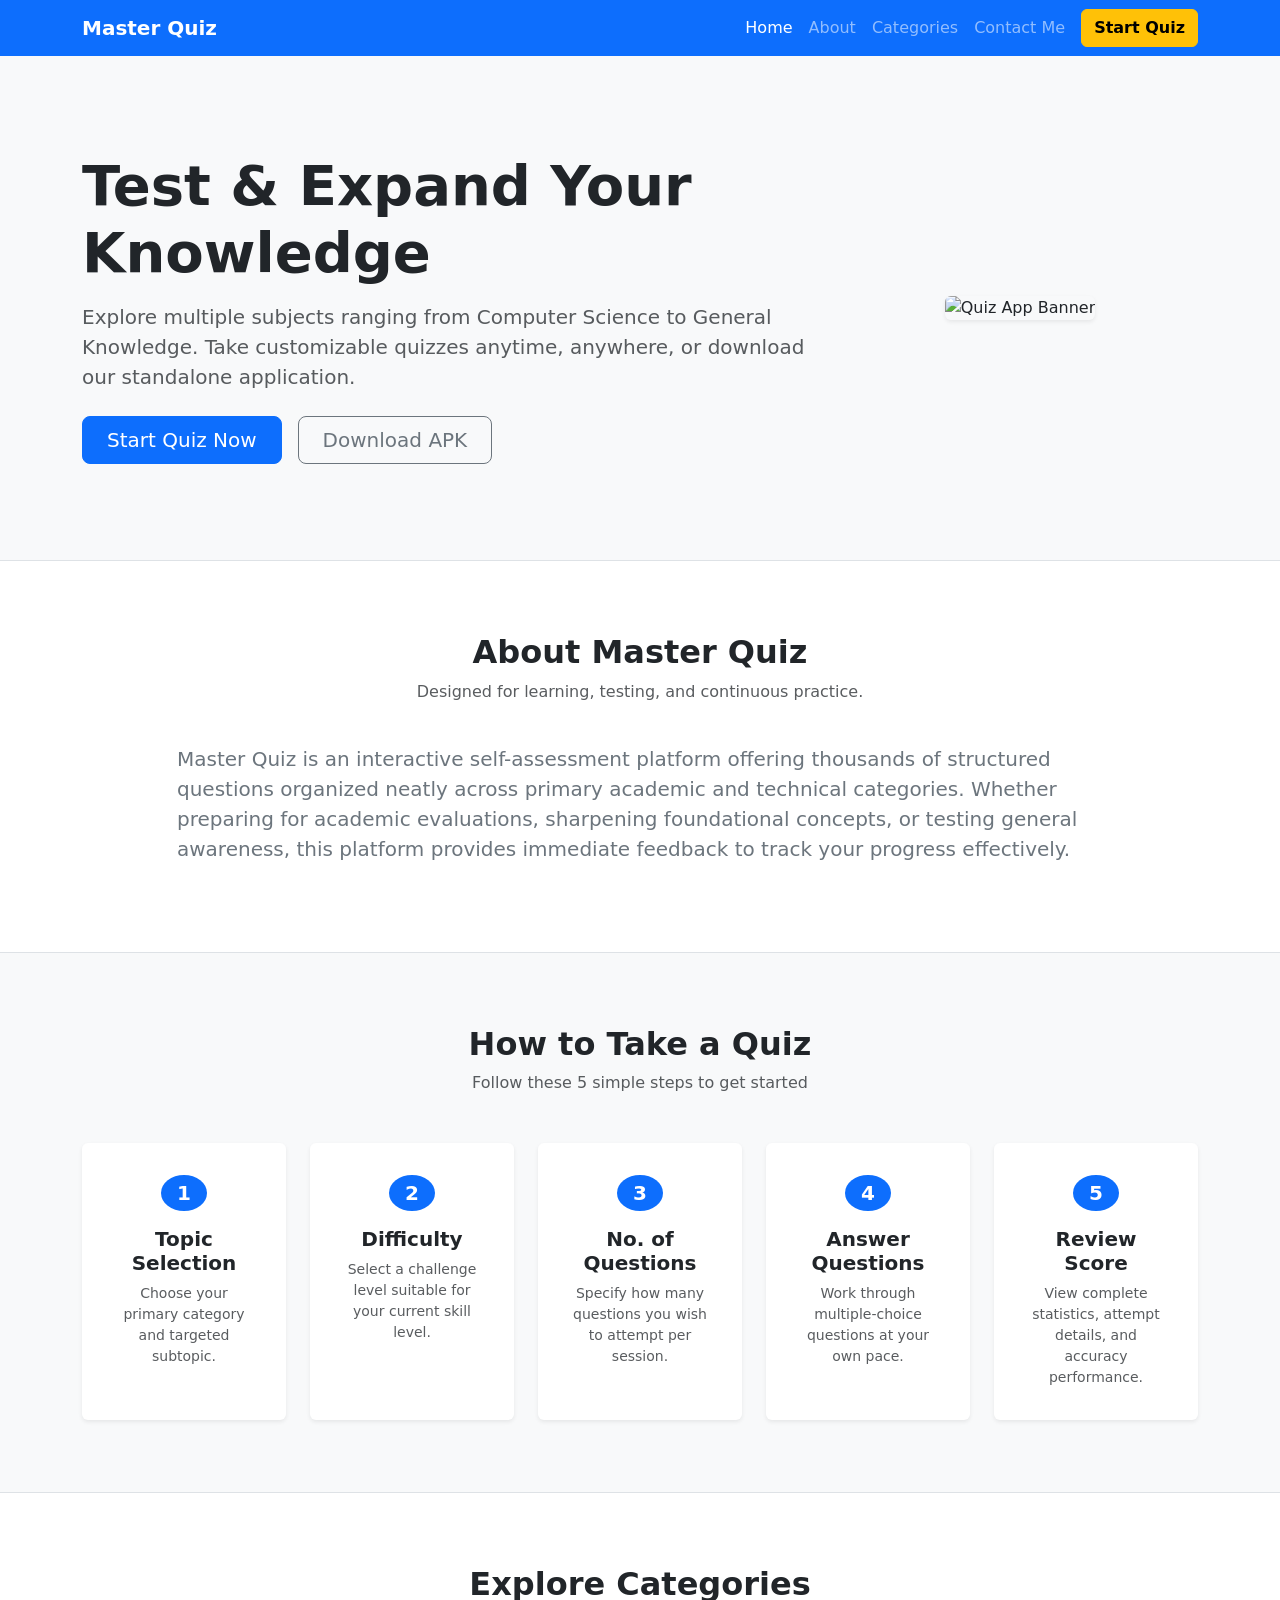
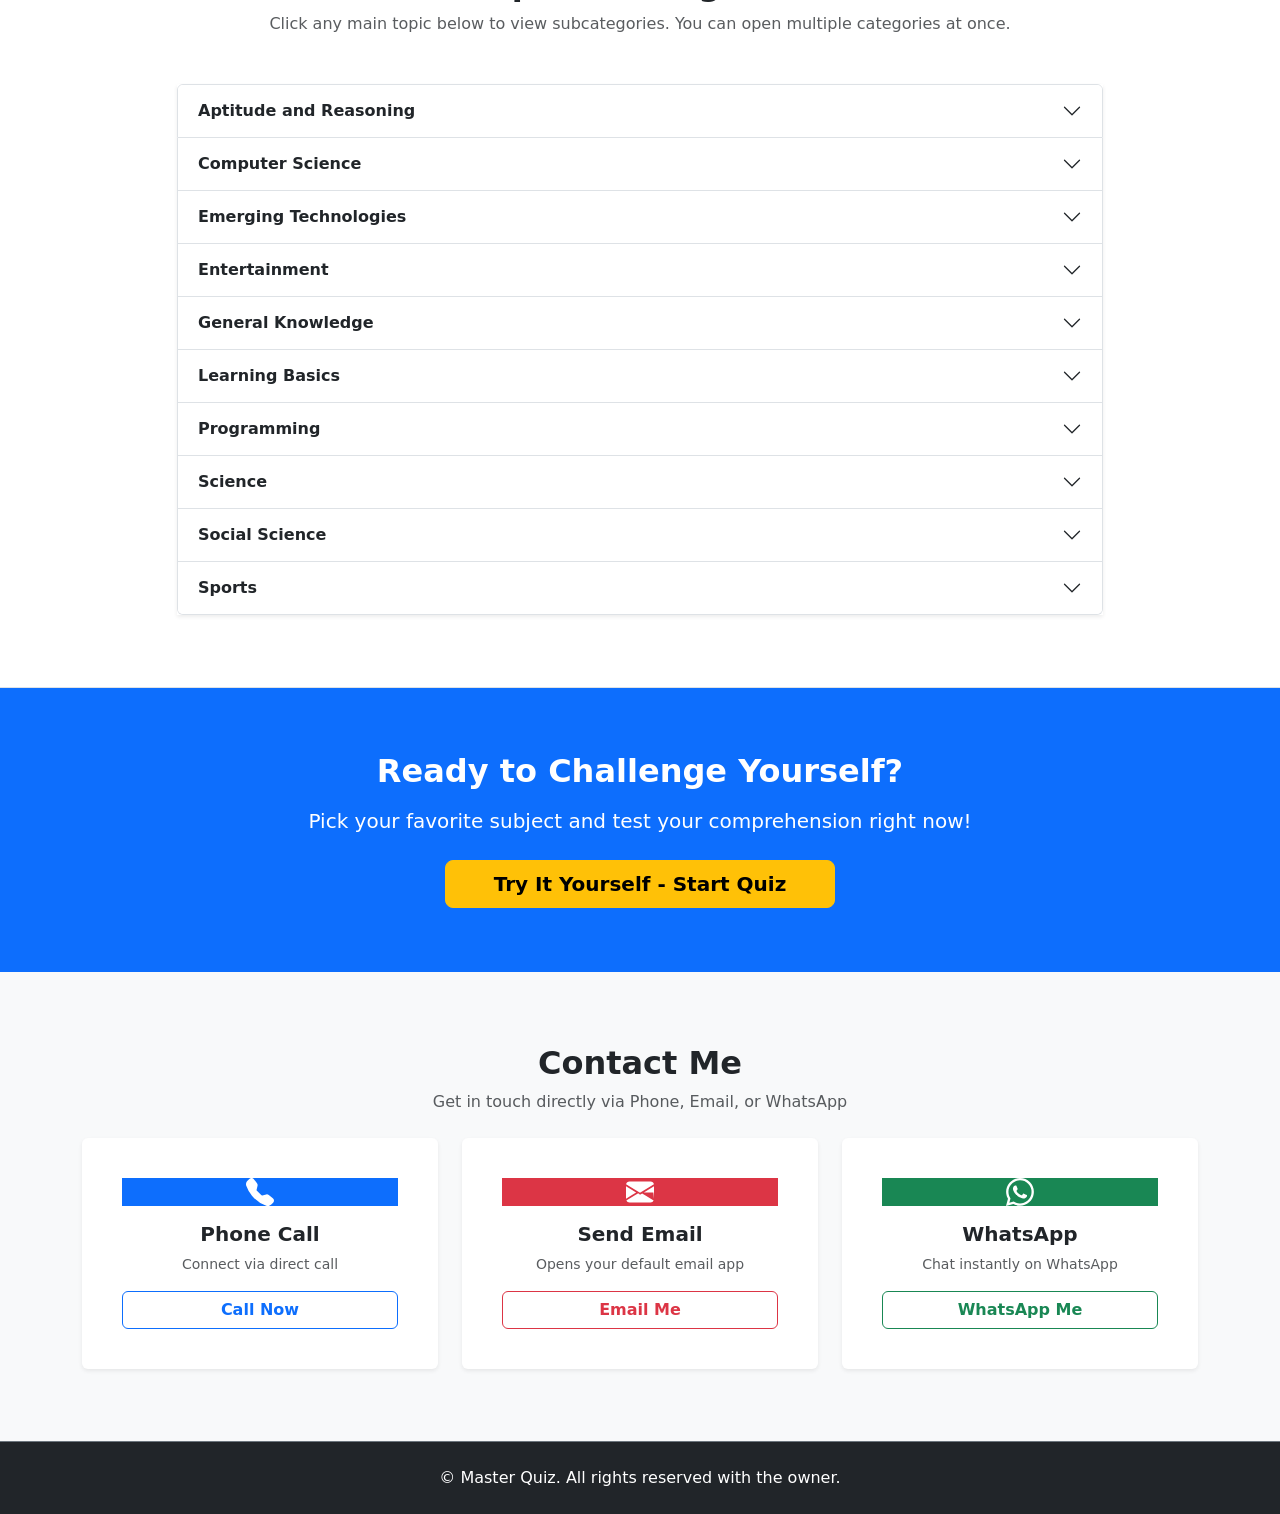
==== index.html @ 2364c708 "Add files via upload" ====
<!DOCTYPE html>
<html lang="en">
<head>
  <meta charset="UTF-8">
  <meta name="viewport" content="width=device-width, initial-scale=1.0">
  <title>Master Quiz App</title>
  <!-- Bootstrap 5 CSS -->
  <link href="https://cdn.jsdelivr.net/npm/bootstrap@5.3.0/dist/css/bootstrap.min.css" rel="stylesheet">
  <!-- Custom Page Style -->
  <link rel="stylesheet" href="css/index.css">
</head>
<body>

  <!-- NAVBAR SECTION -->
  <nav class="navbar navbar-expand-lg navbar-dark bg-primary sticky-top">
    <div class="container">
      <a class="navbar-brand fw-bold" href="#home">Master Quiz</a>
      
      <button class="navbar-toggler" type="button" data-bs-toggle="collapse" data-bs-target="#navbarNav" aria-controls="navbarNav" aria-expanded="false" aria-label="Toggle navigation">
        <span class="navbar-toggler-icon"></span>
      </button>
      
      <div class="collapse navbar-collapse" id="navbarNav">
        <ul class="navbar-nav ms-auto align-items-lg-center">
          <li class="nav-item">
            <a class="nav-link active" href="#home">Home</a>
          </li>
          <li class="nav-item">
            <a class="nav-link" href="#about">About</a>
          </li>
          <li class="nav-item">
            <a class="nav-link" href="#categories">Categories</a>
          </li>
          <li class="nav-item">
            <a class="nav-link" href="#contact">Contact Me</a>
          </li>
          <li class="nav-item ms-lg-2 mt-2 mt-lg-0">
            <a class="btn btn-warning fw-semibold w-100 w-lg-auto" href="setup.html">Start Quiz</a>
          </li>
        </ul>
      </div>
    </div>
  </nav>

  <!-- MAIN BODY CONTENT -->
  <main>
    
    <!-- HOME / HERO SECTION -->
    <section id="home" class="py-5 bg-light border-bottom">
      <div class="container py-md-5 text-center text-lg-start">
        <div class="row align-items-center gy-4">
          <div class="col-lg-8">
            <h1 class="display-4 fw-bold text-dark mb-3">Test & Expand Your Knowledge</h1>
            <p class="lead text-muted mb-4">
              Explore multiple subjects ranging from Computer Science to General Knowledge. Take customizable quizzes anytime, anywhere, or download our standalone application.
            </p>
            <div class="d-flex flex-column flex-sm-row gap-3 justify-content-center justify-content-lg-start">
              <a href="setup.html" class="btn btn-primary btn-lg px-4">Start Quiz Now</a>
              <a href="quiz-app.apk" class="btn btn-outline-secondary btn-lg px-4" download>Download APK</a>
            </div>
          </div>
          <div class="col-lg-4 text-center">
            <img src="https://via.placeholder.com/350x280?text=Quiz+Illustration" alt="Quiz App Banner" class="img-fluid rounded shadow-sm">
          </div>
        </div>
      </div>
    </section>

    <!-- ABOUT SECTION -->
    <section id="about" class="py-5 border-bottom">
      <div class="container py-md-4">
        <div class="row text-center mb-4">
          <div class="col">
            <h2 class="fw-bold">About Master Quiz</h2>
            <p class="text-muted">Designed for learning, testing, and continuous practice.</p>
          </div>
        </div>
        <div class="row justify-content-center">
          <div class="col-lg-10">
            <p class="fs-5 text-secondary text-center text-md-start">
              Master Quiz is an interactive self-assessment platform offering thousands of structured questions organized neatly across primary academic and technical categories. Whether preparing for academic evaluations, sharpening foundational concepts, or testing general awareness, this platform provides immediate feedback to track your progress effectively.
            </p>
          </div>
        </div>
      </div>
    </section>

    <!-- STEPS FOR THE QUIZ SECTION -->
    <section id="steps" class="py-5 bg-light border-bottom">
      <div class="container py-md-4">
        <div class="text-center mb-5">
          <h2 class="fw-bold">How to Take a Quiz</h2>
          <p class="text-muted">Follow these 5 simple steps to get started</p>
        </div>
        <div class="row g-4 text-center">
          
          <div class="col-12 col-sm-6 col-lg">
            <div class="card h-100 shadow-sm border-0 p-3">
              <div class="card-body">
                <div class="badge bg-primary fs-5 mb-3 rounded-circle px-3 py-2">1</div>
                <h5 class="card-title fw-bold">Topic Selection</h5>
                <p class="card-text text-muted small">Choose your primary category and targeted subtopic.</p>
              </div>
            </div>
          </div>

          <div class="col-12 col-sm-6 col-lg">
            <div class="card h-100 shadow-sm border-0 p-3">
              <div class="card-body">
                <div class="badge bg-primary fs-5 mb-3 rounded-circle px-3 py-2">2</div>
                <h5 class="card-title fw-bold">Difficulty</h5>
                <p class="card-text text-muted small">Select a challenge level suitable for your current skill level.</p>
              </div>
            </div>
          </div>

          <div class="col-12 col-sm-6 col-lg">
            <div class="card h-100 shadow-sm border-0 p-3">
              <div class="card-body">
                <div class="badge bg-primary fs-5 mb-3 rounded-circle px-3 py-2">3</div>
                <h5 class="card-title fw-bold">No. of Questions</h5>
                <p class="card-text text-muted small">Specify how many questions you wish to attempt per session.</p>
              </div>
            </div>
          </div>

          <div class="col-12 col-sm-6 col-lg">
            <div class="card h-100 shadow-sm border-0 p-3">
              <div class="card-body">
                <div class="badge bg-primary fs-5 mb-3 rounded-circle px-3 py-2">4</div>
                <h5 class="card-title fw-bold">Answer Questions</h5>
                <p class="card-text text-muted small">Work through multiple-choice questions at your own pace.</p>
              </div>
            </div>
          </div>

          <div class="col-12 col-sm-6 col-lg">
            <div class="card h-100 shadow-sm border-0 p-3">
              <div class="card-body">
                <div class="badge bg-primary fs-5 mb-3 rounded-circle px-3 py-2">5</div>
                <h5 class="card-title fw-bold">Review Score</h5>
                <p class="card-text text-muted small">View complete statistics, attempt details, and accuracy performance.</p>
              </div>
            </div>
          </div>

        </div>
      </div>
    </section>

    <!-- CATEGORY LIST SECTION (MULTI-EXPANDABLE ACCORDION) -->
    <section id="categories" class="py-5 border-bottom">
      <div class="container py-md-4">
        <div class="text-center mb-5">
          <h2 class="fw-bold">Explore Categories</h2>
          <p class="text-muted">Click any main topic below to view subcategories. You can open multiple categories at once.</p>
        </div>

        <div class="row justify-content-center">
          <div class="col-lg-10">
            
            <!-- Accordion parent WITHOUT data-bs-parent to allow independent multi-expansion -->
            <div class="accordion shadow-sm" id="categoryAccordion">

              <!-- Category 1 -->
              <div class="accordion-item">
                <h2 class="accordion-header" id="headingOne">
                  <button class="accordion-button collapsed fw-bold" type="button" data-bs-toggle="collapse" data-bs-target="#collapseOne" aria-expanded="false" aria-controls="collapseOne">
                    Aptitude and Reasoning
                  </button>
                </h2>
                <div id="collapseOne" class="accordion-collapse collapse" aria-labelledby="headingOne">
                  <div class="accordion-body">
                    <ul class="list-group list-group-flush">
                      <li class="list-group-item">Analytical Reasoning</li>
                      <li class="list-group-item">Critical Thinking</li>
                      <li class="list-group-item">Logical Reasoning</li>
                      <li class="list-group-item">Mathematical Reasoning</li>
                      <li class="list-group-item">Quantitative Aptitude</li>
                    </ul>
                  </div>
                </div>
              </div>

              <!-- Category 2 -->
              <div class="accordion-item">
                <h2 class="accordion-header" id="headingTwo">
                  <button class="accordion-button collapsed fw-bold" type="button" data-bs-toggle="collapse" data-bs-target="#collapseTwo" aria-expanded="false" aria-controls="collapseTwo">
                    Computer Science
                  </button>
                </h2>
                <div id="collapseTwo" class="accordion-collapse collapse" aria-labelledby="headingTwo">
                  <div class="accordion-body">
                    <ul class="list-group list-group-flush">
                      <li class="list-group-item">Computer Network</li>
                      <li class="list-group-item">Cyber Security</li>
                      <li class="list-group-item">Database Management System</li>
                      <li class="list-group-item">Operating System</li>
                      <li class="list-group-item">Software Engineering</li>
                    </ul>
                  </div>
                </div>
              </div>

              <!-- Category 3 -->
              <div class="accordion-item">
                <h2 class="accordion-header" id="headingThree">
                  <button class="accordion-button collapsed fw-bold" type="button" data-bs-toggle="collapse" data-bs-target="#collapseThree" aria-expanded="false" aria-controls="collapseThree">
                    Emerging Technologies
                  </button>
                </h2>
                <div id="collapseThree" class="accordion-collapse collapse" aria-labelledby="headingThree">
                  <div class="accordion-body">
                    <ul class="list-group list-group-flush">
                      <li class="list-group-item">Artificial Intelligence</li>
                      <li class="list-group-item">Blockchain</li>
                      <li class="list-group-item">Cloud Computing</li>
                      <li class="list-group-item">Internet of Things</li>
                      <li class="list-group-item">Machine Learning</li>
                    </ul>
                  </div>
                </div>
              </div>

              <!-- Category 4 -->
              <div class="accordion-item">
                <h2 class="accordion-header" id="headingFour">
                  <button class="accordion-button collapsed fw-bold" type="button" data-bs-toggle="collapse" data-bs-target="#collapseFour" aria-expanded="false" aria-controls="collapseFour">
                    Entertainment
                  </button>
                </h2>
                <div id="collapseFour" class="accordion-collapse collapse" aria-labelledby="headingFour">
                  <div class="accordion-body">
                    <ul class="list-group list-group-flush">
                      <li class="list-group-item">Bollywood</li>
                      <li class="list-group-item">Fictional Characters</li>
                      <li class="list-group-item">Hollywood</li>
                      <li class="list-group-item">Marvel</li>
                      <li class="list-group-item">Music</li>
                    </ul>
                  </div>
                </div>
              </div>

              <!-- Category 5 -->
              <div class="accordion-item">
                <h2 class="accordion-header" id="headingFive">
                  <button class="accordion-button collapsed fw-bold" type="button" data-bs-toggle="collapse" data-bs-target="#collapseFive" aria-expanded="false" aria-controls="collapseFive">
                    General Knowledge
                  </button>
                </h2>
                <div id="collapseFive" class="accordion-collapse collapse" aria-labelledby="headingFive">
                  <div class="accordion-body">
                    <ul class="list-group list-group-flush">
                      <li class="list-group-item">Awards</li>
                      <li class="list-group-item">Books</li>
                      <li class="list-group-item">Capitals</li>
                      <li class="list-group-item">Indian Constitution</li>
                      <li class="list-group-item">World Records</li>
                    </ul>
                  </div>
                </div>
              </div>

              <!-- Category 6 -->
              <div class="accordion-item">
                <h2 class="accordion-header" id="headingSix">
                  <button class="accordion-button collapsed fw-bold" type="button" data-bs-toggle="collapse" data-bs-target="#collapseSix" aria-expanded="false" aria-controls="collapseSix">
                    Learning Basics
                  </button>
                </h2>
                <div id="collapseSix" class="accordion-collapse collapse" aria-labelledby="headingSix">
                  <div class="accordion-body">
                    <ul class="list-group list-group-flush">
                      <li class="list-group-item">Basic Maths</li>
                      <li class="list-group-item">Basic Science</li>
                      <li class="list-group-item">Computer Basics</li>
                      <li class="list-group-item">General Knowledge Basics</li>
                      <li class="list-group-item">Grammar</li>
                    </ul>
                  </div>
                </div>
              </div>

              <!-- Category 7 -->
              <div class="accordion-item">
                <h2 class="accordion-header" id="headingSeven">
                  <button class="accordion-button collapsed fw-bold" type="button" data-bs-toggle="collapse" data-bs-target="#collapseSeven" aria-expanded="false" aria-controls="collapseSeven">
                    Programming
                  </button>
                </h2>
                <div id="collapseSeven" class="accordion-collapse collapse" aria-labelledby="headingSeven">
                  <div class="accordion-body">
                    <ul class="list-group list-group-flush">
                      <li class="list-group-item">C & Java</li>
                      <li class="list-group-item">Dev Tools</li>
                      <li class="list-group-item">Programming Concepts</li>
                      <li class="list-group-item">Python & JavaScript</li>
                      <li class="list-group-item">Web Development</li>
                    </ul>
                  </div>
                </div>
              </div>

              <!-- Category 8 -->
              <div class="accordion-item">
                <h2 class="accordion-header" id="headingEight">
                  <button class="accordion-button collapsed fw-bold" type="button" data-bs-toggle="collapse" data-bs-target="#collapseEight" aria-expanded="false" aria-controls="collapseEight">
                    Science
                  </button>
                </h2>
                <div id="collapseEight" class="accordion-collapse collapse" aria-labelledby="headingEight">
                  <div class="accordion-body">
                    <ul class="list-group list-group-flush">
                      <li class="list-group-item">Astronomy</li>
                      <li class="list-group-item">Biology</li>
                      <li class="list-group-item">Chemistry</li>
                      <li class="list-group-item">Physics</li>
                      <li class="list-group-item">Scientists & Inventors</li>
                    </ul>
                  </div>
                </div>
              </div>

              <!-- Category 9 -->
              <div class="accordion-item">
                <h2 class="accordion-header" id="headingNine">
                  <button class="accordion-button collapsed fw-bold" type="button" data-bs-toggle="collapse" data-bs-target="#collapseNine" aria-expanded="false" aria-controls="collapseNine">
                    Social Science
                  </button>
                </h2>
                <div id="collapseNine" class="accordion-collapse collapse" aria-labelledby="headingNine">
                  <div class="accordion-body">
                    <ul class="list-group list-group-flush">
                      <li class="list-group-item">Culture</li>
                      <li class="list-group-item">Environment</li>
                      <li class="list-group-item">Geography</li>
                      <li class="list-group-item">History</li>
                      <li class="list-group-item">Politics</li>
                    </ul>
                  </div>
                </div>
              </div>

              <!-- Category 10 -->
              <div class="accordion-item">
                <h2 class="accordion-header" id="headingTen">
                  <button class="accordion-button collapsed fw-bold" type="button" data-bs-toggle="collapse" data-bs-target="#collapseTen" aria-expanded="false" aria-controls="collapseTen">
                    Sports
                  </button>
                </h2>
                <div id="collapseTen" class="accordion-collapse collapse" aria-labelledby="headingTen">
                  <div class="accordion-body">
                    <ul class="list-group list-group-flush">
                      <li class="list-group-item">All Sports</li>
                      <li class="list-group-item">Cricket</li>
                      <li class="list-group-item">Football</li>
                      <li class="list-group-item">ICC Tournaments</li>
                      <li class="list-group-item">Olympics</li>
                    </ul>
                  </div>
                </div>
              </div>

            </div>
          </div>
        </div>
      </div>
    </section>

    <!-- CALL TO ACTION SECTION (TRY IT YOURSELF) -->
    <section class="py-5 bg-primary text-white text-center">
      <div class="container py-md-3">
        <h2 class="fw-bold mb-3">Ready to Challenge Yourself?</h2>
        <p class="lead mb-4 opacity-90">Pick your favorite subject and test your comprehension right now!</p>
        <a href="setup.html" class="btn btn-warning btn-lg px-5 fw-bold">Try It Yourself - Start Quiz</a>
      </div>
    </section>

    <!-- CONTACT ME SECTION -->
    <section id="contact" class="py-5 bg-light">
      <div class="container py-md-4">
        <div class="text-center mb-4">
          <h2 class="fw-bold">Contact Me</h2>
          <p class="text-muted">Get in touch directly via Phone, Email, or WhatsApp</p>
        </div>
        <div class="row justify-content-center g-4">
          
          <!-- Direct Phone Call Card -->
          <div class="col-12 col-md-4">
            <div class="card h-100 shadow-sm border-0 text-center p-4 contact-card">
              <div class="card-body">
                <div class="icon-circle bg-primary text-white mx-auto mb-3">
                  <svg xmlns="http://www.w3.org/2000/svg" width="28" height="28" fill="currentColor" class="bi bi-telephone-fill" viewBox="0 0 16 16">
                    <path fill-rule="evenodd" d="M1.885.511a1.745 1.745 0 0 1 2.61.163L6.29 2.98c.329.423.445.974.315 1.494l-.547 2.19a.678.678 0 0 0 .178.643l2.457 2.457a.678.678 0 0 0 .644.178l2.189-.547a1.745 1.745 0 0 1 1.494.315l2.306 1.794c.829.645.905 1.87.163 2.611l-1.034 1.034c-.74.74-1.846 1.065-2.877.702a18.634 18.634 0 0 1-7.01-4.42 18.634 18.634 0 0 1-4.42-7.009c-.362-1.03-.037-2.137.703-2.877L1.885.511z"/>
                  </svg>
                </div>
                <h5 class="fw-bold">Phone Call</h5>
                <p class="text-muted small">Connect via direct call</p>
                <!-- Replace 1234567890 with your actual phone number with country code -->
                <a href="tel:+918127090047" class="btn btn-outline-primary w-100 fw-semibold">Call Now</a>
              </div>
            </div>
          </div>

          <!-- Email / Gmail Card -->
          <div class="col-12 col-md-4">
            <div class="card h-100 shadow-sm border-0 text-center p-4 contact-card">
              <div class="card-body">
                <div class="icon-circle bg-danger text-white mx-auto mb-3">
                  <svg xmlns="http://www.w3.org/2000/svg" width="28" height="28" fill="currentColor" class="bi bi-envelope-fill" viewBox="0 0 16 16">
                    <path d="M.05 3.555A2 2 0 0 1 2 2h12a2 2 0 0 1 1.95 1.555L8 8.414.05 3.555ZM0 4.697v7.104l5.803-3.558L0 4.697ZM6.761 8.83l-6.57 4.027A2 2 0 0 0 2 14h12a2 2 0 0 0 1.808-1.144l-6.57-4.027L8 9.586l-.761-.756Zm8.861-.577L16 11.801V4.697l-5.803 3.556Z"/>
                  </svg>
                </div>
                <h5 class="fw-bold">Send Email</h5>
                <p class="text-muted small">Opens your default email app</p>
                <!-- Replace your-email@example.com with your actual email address -->
                <a href="mailto:sachinkori9324@gmail.com?subject=Master%20Quiz%20Inquiry" class="btn btn-outline-danger w-100 fw-semibold">Email Me</a>
              </div>
            </div>
          </div>

          <!-- WhatsApp Direct Card -->
          <div class="col-12 col-md-4">
            <div class="card h-100 shadow-sm border-0 text-center p-4 contact-card">
              <div class="card-body">
                <div class="icon-circle bg-success text-white mx-auto mb-3">
                  <svg xmlns="http://www.w3.org/2000/svg" width="28" height="28" fill="currentColor" class="bi bi-whatsapp" viewBox="0 0 16 16">
                    <path d="M13.601 2.326A7.854 7.854 0 0 0 7.994 0C3.627 0 .068 3.558.064 7.926c0 1.399.366 2.76 1.057 3.965L0 16l4.204-1.102a7.933 7.933 0 0 0 3.79.965h.004c4.368 0 7.926-3.558 7.93-7.93A7.898 7.898 0 0 0 13.6 2.326zM7.994 14.521a6.573 6.573 0 0 1-3.356-.92l-.24-.144-2.494.654.666-2.433-.156-.251a6.56 6.56 0 0 1-1.007-3.505c0-3.626 2.957-6.584 6.591-6.584a6.56 6.56 0 0 1 4.66 1.931 6.557 6.557 0 0 1 1.928 4.66c-.004 3.639-2.961 6.592-6.592 6.592zm3.615-4.934c-.197-.099-1.17-.578-1.353-.646-.182-.065-.315-.099-.445.099-.133.197-.513.646-.627.775-.114.133-.232.148-.43.05-.197-.1-.836-.308-1.592-.985-.59-.525-.985-1.175-1.103-1.372-.114-.198-.011-.304.088-.403.087-.088.197-.232.296-.346.1-.114.133-.198.198-.33.065-.134.034-.248-.015-.347-.05-.099-.445-1.076-.612-1.47-.16-.389-.323-.335-.445-.34-.114-.007-.247-.007-.38-.007a.729.729 0 0 0-.529.247c-.182.198-.691.677-.691 1.654 0 .977.71 1.916.81 2.049.098.133 1.394 2.132 3.383 2.992.47.205.84.326 1.129.418.475.152.904.129 1.246.08.38-.058 1.17-.478 1.338-.94.168-.463.168-.86.117-.941-.05-.079-.181-.13-.379-.229z"/>
                  </svg>
                </div>
                <h5 class="fw-bold">WhatsApp</h5>
                <p class="text-muted small">Chat instantly on WhatsApp</p>
                <!-- Replace 1234567890 with your full phone number in international format (without + or dashes) -->
                <a href="https://wa.me/+918127090047?text=Hello%20I%20have%20a%20query%20regarding%20Master%20Quiz" target="_blank" class="btn btn-outline-success w-100 fw-semibold">WhatsApp Me</a>
              </div>
            </div>
          </div>

        </div>
      </div>
    </section>

  <!-- FOOTER SECTION -->
  <footer class="bg-dark text-white py-4 border-top border-secondary">
    <div class="container text-center">
      <p class="mb-0">&copy; <span id="currentYear"></span> Master Quiz. All rights reserved with the owner.</p>
    </div>
  </footer>

  <!-- Bootstrap 5 JS Bundle -->
  <script src="https://cdn.jsdelivr.net/npm/bootstrap@5.3.0/dist/js/bootstrap.bundle.min.js"></script>
  <!-- Page Custom JS -->
  <script src="js/index.js"></script>
</body>
</html>
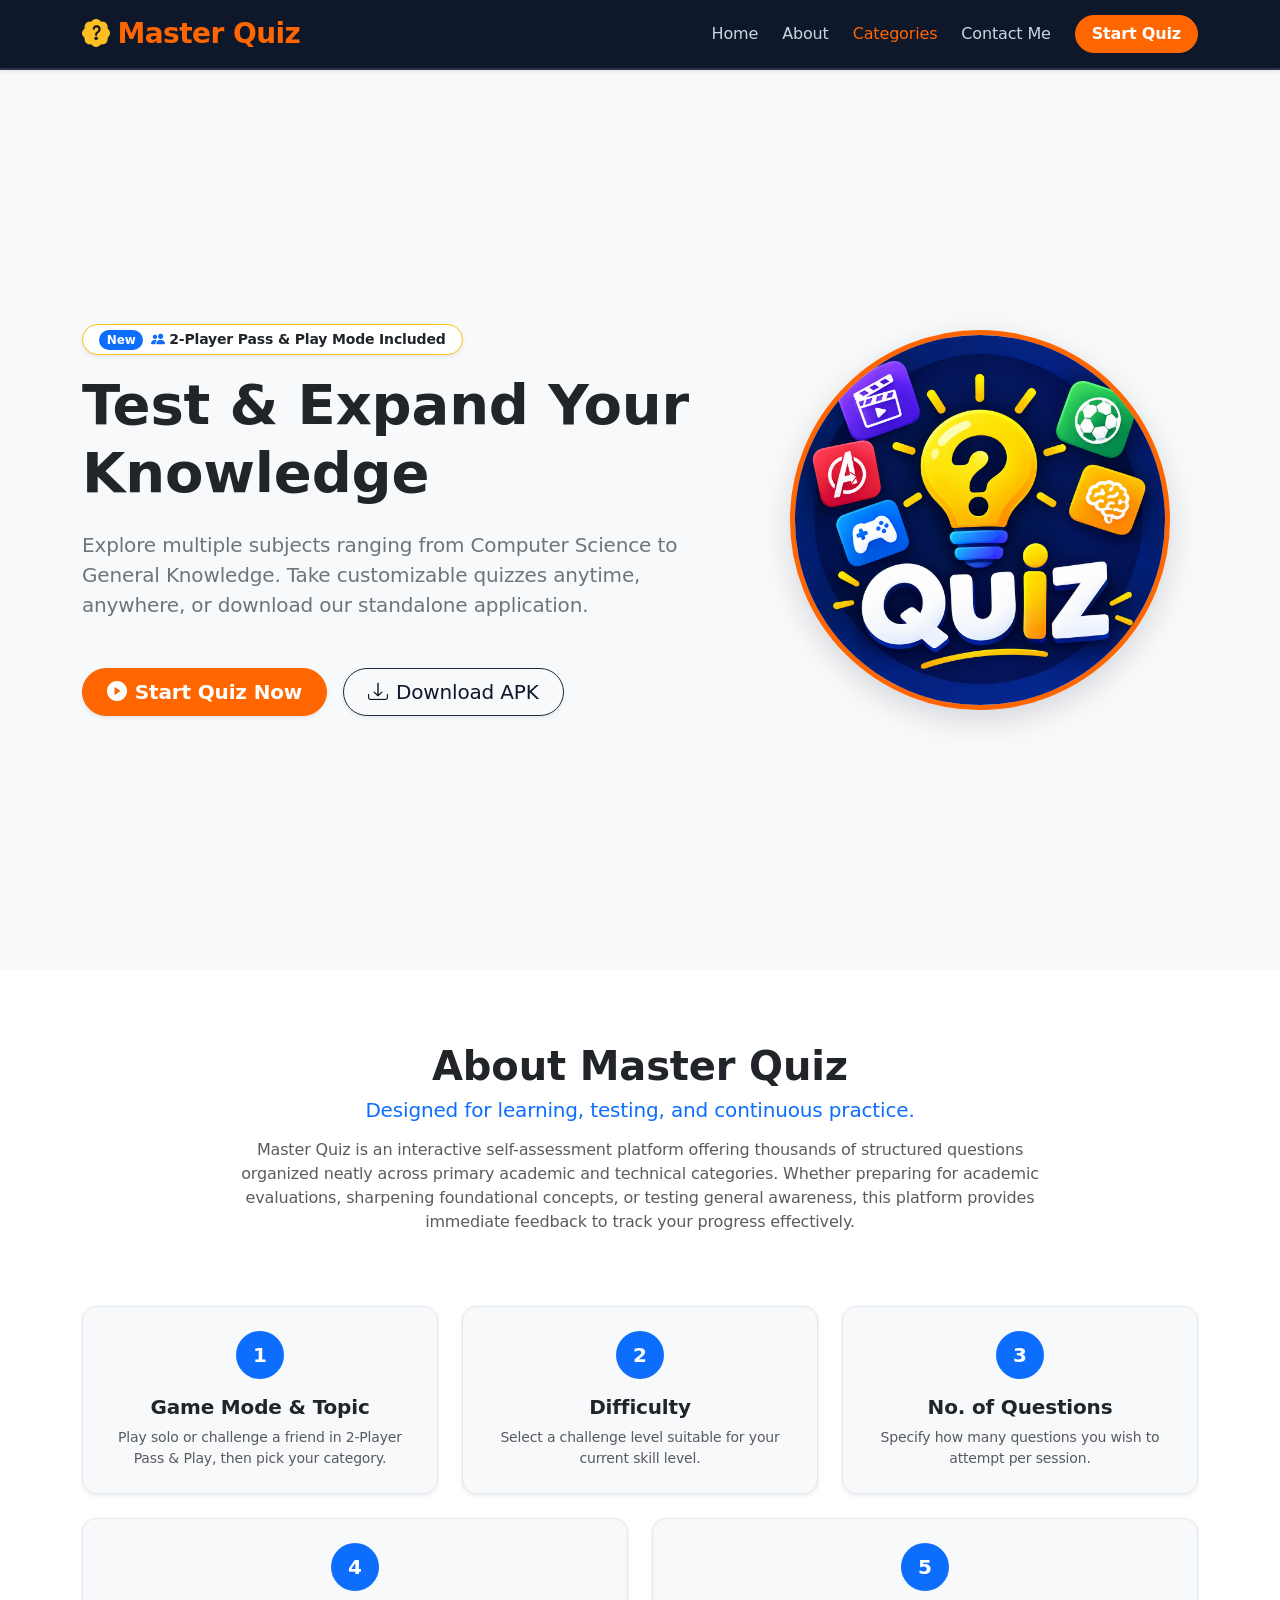
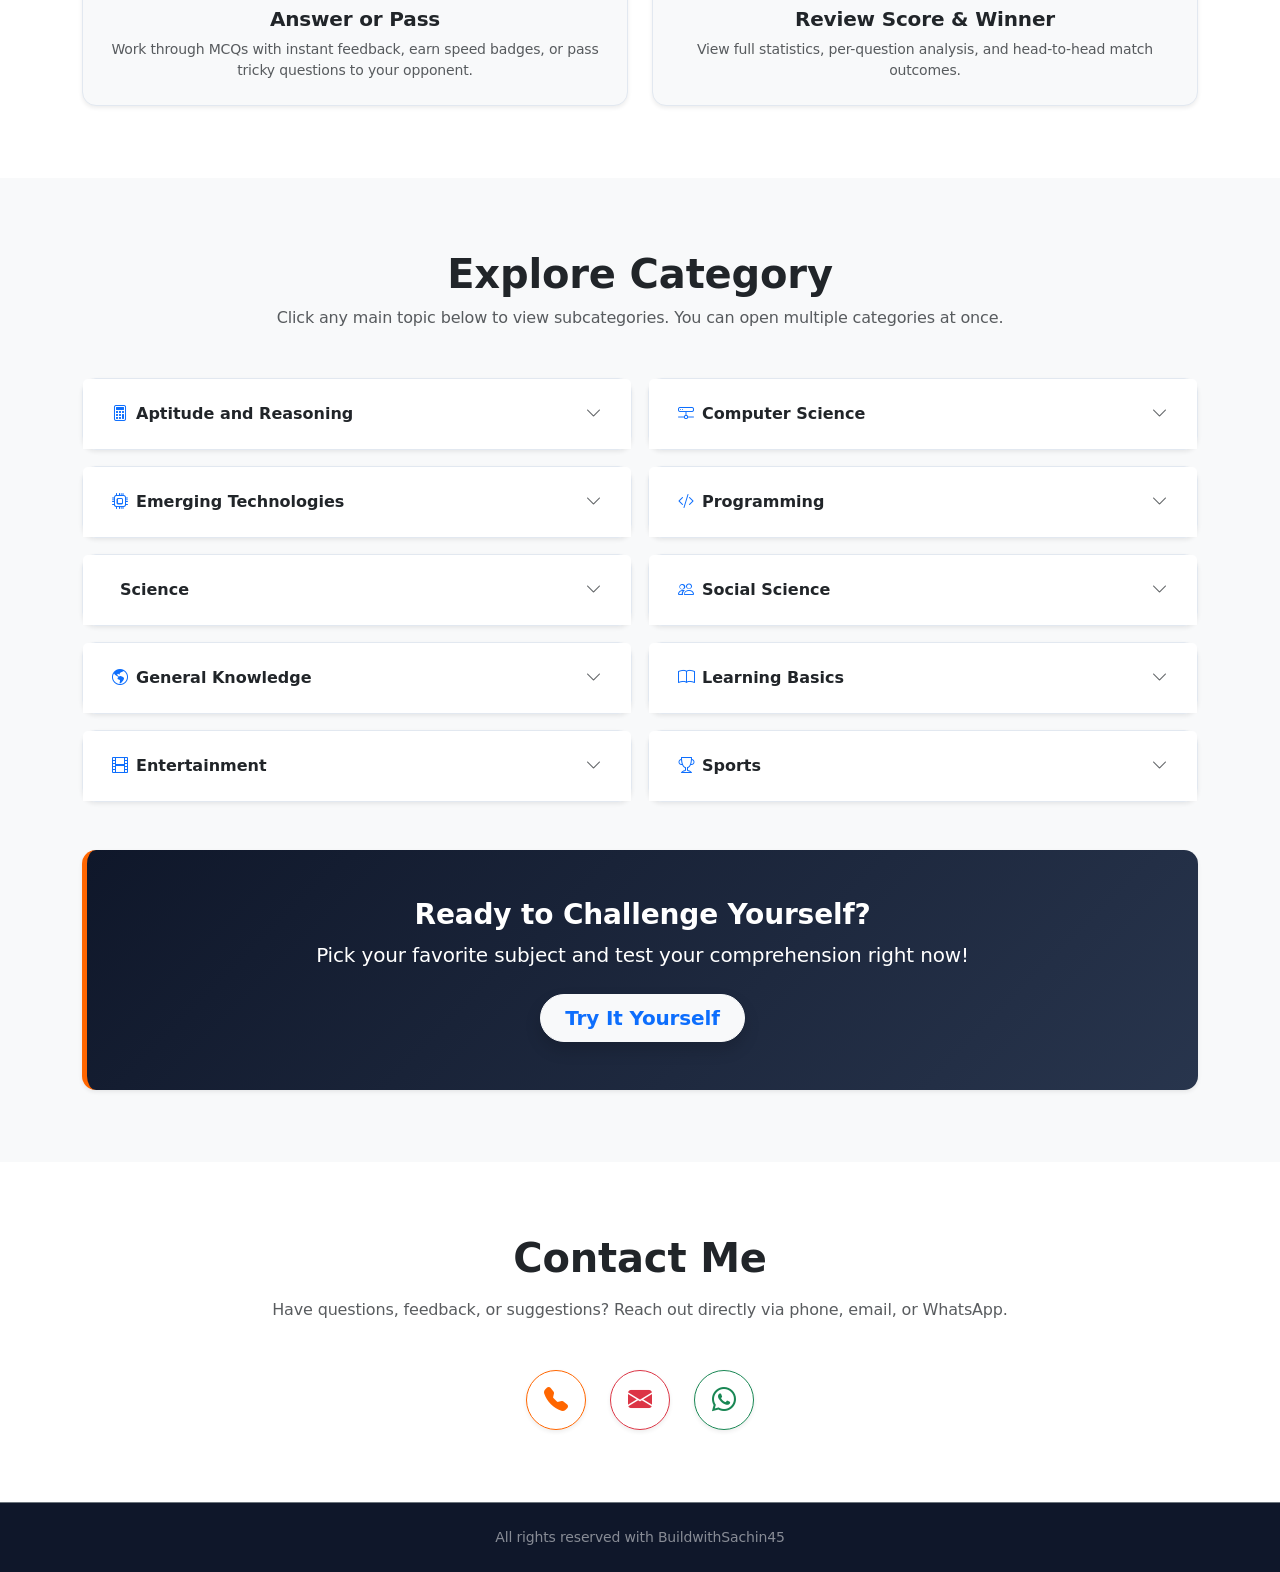
==== commit 569b5d72: "Initial commit" ====
--- a/index.html
+++ b/index.html
@@ -1,456 +1,441 @@
-<!DOCTYPE html>
-<html lang="en">
-<head>
-  <meta charset="UTF-8">
-  <meta name="viewport" content="width=device-width, initial-scale=1.0">
-  <title>Master Quiz App</title>
-  <!-- Bootstrap 5 CSS -->
-  <link href="https://cdn.jsdelivr.net/npm/bootstrap@5.3.0/dist/css/bootstrap.min.css" rel="stylesheet">
-  <!-- Custom Page Style -->
-  <link rel="stylesheet" href="css/index.css">
-</head>
-<body>
-
-  <!-- NAVBAR SECTION -->
-  <nav class="navbar navbar-expand-lg navbar-dark bg-primary sticky-top">
-    <div class="container">
-      <a class="navbar-brand fw-bold" href="#home">Master Quiz</a>
-      
-      <button class="navbar-toggler" type="button" data-bs-toggle="collapse" data-bs-target="#navbarNav" aria-controls="navbarNav" aria-expanded="false" aria-label="Toggle navigation">
-        <span class="navbar-toggler-icon"></span>
-      </button>
-      
-      <div class="collapse navbar-collapse" id="navbarNav">
-        <ul class="navbar-nav ms-auto align-items-lg-center">
-          <li class="nav-item">
-            <a class="nav-link active" href="#home">Home</a>
-          </li>
-          <li class="nav-item">
-            <a class="nav-link" href="#about">About</a>
-          </li>
-          <li class="nav-item">
-            <a class="nav-link" href="#categories">Categories</a>
-          </li>
-          <li class="nav-item">
-            <a class="nav-link" href="#contact">Contact Me</a>
-          </li>
-          <li class="nav-item ms-lg-2 mt-2 mt-lg-0">
-            <a class="btn btn-warning fw-semibold w-100 w-lg-auto" href="setup.html">Start Quiz</a>
-          </li>
-        </ul>
-      </div>
-    </div>
-  </nav>
-
-  <!-- MAIN BODY CONTENT -->
-  <main>
-    
-    <!-- HOME / HERO SECTION -->
-    <section id="home" class="py-5 bg-light border-bottom">
-      <div class="container py-md-5 text-center text-lg-start">
-        <div class="row align-items-center gy-4">
-          <div class="col-lg-8">
-            <h1 class="display-4 fw-bold text-dark mb-3">Test & Expand Your Knowledge</h1>
-            <p class="lead text-muted mb-4">
-              Explore multiple subjects ranging from Computer Science to General Knowledge. Take customizable quizzes anytime, anywhere, or download our standalone application.
-            </p>
-            <div class="d-flex flex-column flex-sm-row gap-3 justify-content-center justify-content-lg-start">
-              <a href="setup.html" class="btn btn-primary btn-lg px-4">Start Quiz Now</a>
-              <a href="quiz-app.apk" class="btn btn-outline-secondary btn-lg px-4" download>Download APK</a>
-            </div>
-          </div>
-          <div class="col-lg-4 text-center">
-            <img src="https://via.placeholder.com/350x280?text=Quiz+Illustration" alt="Quiz App Banner" class="img-fluid rounded shadow-sm">
-          </div>
-        </div>
-      </div>
-    </section>
-
-    <!-- ABOUT SECTION -->
-    <section id="about" class="py-5 border-bottom">
-      <div class="container py-md-4">
-        <div class="row text-center mb-4">
-          <div class="col">
-            <h2 class="fw-bold">About Master Quiz</h2>
-            <p class="text-muted">Designed for learning, testing, and continuous practice.</p>
-          </div>
-        </div>
-        <div class="row justify-content-center">
-          <div class="col-lg-10">
-            <p class="fs-5 text-secondary text-center text-md-start">
-              Master Quiz is an interactive self-assessment platform offering thousands of structured questions organized neatly across primary academic and technical categories. Whether preparing for academic evaluations, sharpening foundational concepts, or testing general awareness, this platform provides immediate feedback to track your progress effectively.
-            </p>
-          </div>
-        </div>
-      </div>
-    </section>
-
-    <!-- STEPS FOR THE QUIZ SECTION -->
-    <section id="steps" class="py-5 bg-light border-bottom">
-      <div class="container py-md-4">
-        <div class="text-center mb-5">
-          <h2 class="fw-bold">How to Take a Quiz</h2>
-          <p class="text-muted">Follow these 5 simple steps to get started</p>
-        </div>
-        <div class="row g-4 text-center">
-          
-          <div class="col-12 col-sm-6 col-lg">
-            <div class="card h-100 shadow-sm border-0 p-3">
-              <div class="card-body">
-                <div class="badge bg-primary fs-5 mb-3 rounded-circle px-3 py-2">1</div>
-                <h5 class="card-title fw-bold">Topic Selection</h5>
-                <p class="card-text text-muted small">Choose your primary category and targeted subtopic.</p>
-              </div>
-            </div>
-          </div>
-
-          <div class="col-12 col-sm-6 col-lg">
-            <div class="card h-100 shadow-sm border-0 p-3">
-              <div class="card-body">
-                <div class="badge bg-primary fs-5 mb-3 rounded-circle px-3 py-2">2</div>
-                <h5 class="card-title fw-bold">Difficulty</h5>
-                <p class="card-text text-muted small">Select a challenge level suitable for your current skill level.</p>
-              </div>
-            </div>
-          </div>
-
-          <div class="col-12 col-sm-6 col-lg">
-            <div class="card h-100 shadow-sm border-0 p-3">
-              <div class="card-body">
-                <div class="badge bg-primary fs-5 mb-3 rounded-circle px-3 py-2">3</div>
-                <h5 class="card-title fw-bold">No. of Questions</h5>
-                <p class="card-text text-muted small">Specify how many questions you wish to attempt per session.</p>
-              </div>
-            </div>
-          </div>
-
-          <div class="col-12 col-sm-6 col-lg">
-            <div class="card h-100 shadow-sm border-0 p-3">
-              <div class="card-body">
-                <div class="badge bg-primary fs-5 mb-3 rounded-circle px-3 py-2">4</div>
-                <h5 class="card-title fw-bold">Answer Questions</h5>
-                <p class="card-text text-muted small">Work through multiple-choice questions at your own pace.</p>
-              </div>
-            </div>
-          </div>
-
-          <div class="col-12 col-sm-6 col-lg">
-            <div class="card h-100 shadow-sm border-0 p-3">
-              <div class="card-body">
-                <div class="badge bg-primary fs-5 mb-3 rounded-circle px-3 py-2">5</div>
-                <h5 class="card-title fw-bold">Review Score</h5>
-                <p class="card-text text-muted small">View complete statistics, attempt details, and accuracy performance.</p>
-              </div>
-            </div>
-          </div>
-
-        </div>
-      </div>
-    </section>
-
-    <!-- CATEGORY LIST SECTION (MULTI-EXPANDABLE ACCORDION) -->
-    <section id="categories" class="py-5 border-bottom">
-      <div class="container py-md-4">
-        <div class="text-center mb-5">
-          <h2 class="fw-bold">Explore Categories</h2>
-          <p class="text-muted">Click any main topic below to view subcategories. You can open multiple categories at once.</p>
-        </div>
-
-        <div class="row justify-content-center">
-          <div class="col-lg-10">
-            
-            <!-- Accordion parent WITHOUT data-bs-parent to allow independent multi-expansion -->
-            <div class="accordion shadow-sm" id="categoryAccordion">
-
-              <!-- Category 1 -->
-              <div class="accordion-item">
-                <h2 class="accordion-header" id="headingOne">
-                  <button class="accordion-button collapsed fw-bold" type="button" data-bs-toggle="collapse" data-bs-target="#collapseOne" aria-expanded="false" aria-controls="collapseOne">
-                    Aptitude and Reasoning
-                  </button>
-                </h2>
-                <div id="collapseOne" class="accordion-collapse collapse" aria-labelledby="headingOne">
-                  <div class="accordion-body">
-                    <ul class="list-group list-group-flush">
-                      <li class="list-group-item">Analytical Reasoning</li>
-                      <li class="list-group-item">Critical Thinking</li>
-                      <li class="list-group-item">Logical Reasoning</li>
-                      <li class="list-group-item">Mathematical Reasoning</li>
-                      <li class="list-group-item">Quantitative Aptitude</li>
-                    </ul>
-                  </div>
-                </div>
-              </div>
-
-              <!-- Category 2 -->
-              <div class="accordion-item">
-                <h2 class="accordion-header" id="headingTwo">
-                  <button class="accordion-button collapsed fw-bold" type="button" data-bs-toggle="collapse" data-bs-target="#collapseTwo" aria-expanded="false" aria-controls="collapseTwo">
-                    Computer Science
-                  </button>
-                </h2>
-                <div id="collapseTwo" class="accordion-collapse collapse" aria-labelledby="headingTwo">
-                  <div class="accordion-body">
-                    <ul class="list-group list-group-flush">
-                      <li class="list-group-item">Computer Network</li>
-                      <li class="list-group-item">Cyber Security</li>
-                      <li class="list-group-item">Database Management System</li>
-                      <li class="list-group-item">Operating System</li>
-                      <li class="list-group-item">Software Engineering</li>
-                    </ul>
-                  </div>
-                </div>
-              </div>
-
-              <!-- Category 3 -->
-              <div class="accordion-item">
-                <h2 class="accordion-header" id="headingThree">
-                  <button class="accordion-button collapsed fw-bold" type="button" data-bs-toggle="collapse" data-bs-target="#collapseThree" aria-expanded="false" aria-controls="collapseThree">
-                    Emerging Technologies
-                  </button>
-                </h2>
-                <div id="collapseThree" class="accordion-collapse collapse" aria-labelledby="headingThree">
-                  <div class="accordion-body">
-                    <ul class="list-group list-group-flush">
-                      <li class="list-group-item">Artificial Intelligence</li>
-                      <li class="list-group-item">Blockchain</li>
-                      <li class="list-group-item">Cloud Computing</li>
-                      <li class="list-group-item">Internet of Things</li>
-                      <li class="list-group-item">Machine Learning</li>
-                    </ul>
-                  </div>
-                </div>
-              </div>
-
-              <!-- Category 4 -->
-              <div class="accordion-item">
-                <h2 class="accordion-header" id="headingFour">
-                  <button class="accordion-button collapsed fw-bold" type="button" data-bs-toggle="collapse" data-bs-target="#collapseFour" aria-expanded="false" aria-controls="collapseFour">
-                    Entertainment
-                  </button>
-                </h2>
-                <div id="collapseFour" class="accordion-collapse collapse" aria-labelledby="headingFour">
-                  <div class="accordion-body">
-                    <ul class="list-group list-group-flush">
-                      <li class="list-group-item">Bollywood</li>
-                      <li class="list-group-item">Fictional Characters</li>
-                      <li class="list-group-item">Hollywood</li>
-                      <li class="list-group-item">Marvel</li>
-                      <li class="list-group-item">Music</li>
-                    </ul>
-                  </div>
-                </div>
-              </div>
-
-              <!-- Category 5 -->
-              <div class="accordion-item">
-                <h2 class="accordion-header" id="headingFive">
-                  <button class="accordion-button collapsed fw-bold" type="button" data-bs-toggle="collapse" data-bs-target="#collapseFive" aria-expanded="false" aria-controls="collapseFive">
-                    General Knowledge
-                  </button>
-                </h2>
-                <div id="collapseFive" class="accordion-collapse collapse" aria-labelledby="headingFive">
-                  <div class="accordion-body">
-                    <ul class="list-group list-group-flush">
-                      <li class="list-group-item">Awards</li>
-                      <li class="list-group-item">Books</li>
-                      <li class="list-group-item">Capitals</li>
-                      <li class="list-group-item">Indian Constitution</li>
-                      <li class="list-group-item">World Records</li>
-                    </ul>
-                  </div>
-                </div>
-              </div>
-
-              <!-- Category 6 -->
-              <div class="accordion-item">
-                <h2 class="accordion-header" id="headingSix">
-                  <button class="accordion-button collapsed fw-bold" type="button" data-bs-toggle="collapse" data-bs-target="#collapseSix" aria-expanded="false" aria-controls="collapseSix">
-                    Learning Basics
-                  </button>
-                </h2>
-                <div id="collapseSix" class="accordion-collapse collapse" aria-labelledby="headingSix">
-                  <div class="accordion-body">
-                    <ul class="list-group list-group-flush">
-                      <li class="list-group-item">Basic Maths</li>
-                      <li class="list-group-item">Basic Science</li>
-                      <li class="list-group-item">Computer Basics</li>
-                      <li class="list-group-item">General Knowledge Basics</li>
-                      <li class="list-group-item">Grammar</li>
-                    </ul>
-                  </div>
-                </div>
-              </div>
-
-              <!-- Category 7 -->
-              <div class="accordion-item">
-                <h2 class="accordion-header" id="headingSeven">
-                  <button class="accordion-button collapsed fw-bold" type="button" data-bs-toggle="collapse" data-bs-target="#collapseSeven" aria-expanded="false" aria-controls="collapseSeven">
-                    Programming
-                  </button>
-                </h2>
-                <div id="collapseSeven" class="accordion-collapse collapse" aria-labelledby="headingSeven">
-                  <div class="accordion-body">
-                    <ul class="list-group list-group-flush">
-                      <li class="list-group-item">C & Java</li>
-                      <li class="list-group-item">Dev Tools</li>
-                      <li class="list-group-item">Programming Concepts</li>
-                      <li class="list-group-item">Python & JavaScript</li>
-                      <li class="list-group-item">Web Development</li>
-                    </ul>
-                  </div>
-                </div>
-              </div>
-
-              <!-- Category 8 -->
-              <div class="accordion-item">
-                <h2 class="accordion-header" id="headingEight">
-                  <button class="accordion-button collapsed fw-bold" type="button" data-bs-toggle="collapse" data-bs-target="#collapseEight" aria-expanded="false" aria-controls="collapseEight">
-                    Science
-                  </button>
-                </h2>
-                <div id="collapseEight" class="accordion-collapse collapse" aria-labelledby="headingEight">
-                  <div class="accordion-body">
-                    <ul class="list-group list-group-flush">
-                      <li class="list-group-item">Astronomy</li>
-                      <li class="list-group-item">Biology</li>
-                      <li class="list-group-item">Chemistry</li>
-                      <li class="list-group-item">Physics</li>
-                      <li class="list-group-item">Scientists & Inventors</li>
-                    </ul>
-                  </div>
-                </div>
-              </div>
-
-              <!-- Category 9 -->
-              <div class="accordion-item">
-                <h2 class="accordion-header" id="headingNine">
-                  <button class="accordion-button collapsed fw-bold" type="button" data-bs-toggle="collapse" data-bs-target="#collapseNine" aria-expanded="false" aria-controls="collapseNine">
-                    Social Science
-                  </button>
-                </h2>
-                <div id="collapseNine" class="accordion-collapse collapse" aria-labelledby="headingNine">
-                  <div class="accordion-body">
-                    <ul class="list-group list-group-flush">
-                      <li class="list-group-item">Culture</li>
-                      <li class="list-group-item">Environment</li>
-                      <li class="list-group-item">Geography</li>
-                      <li class="list-group-item">History</li>
-                      <li class="list-group-item">Politics</li>
-                    </ul>
-                  </div>
-                </div>
-              </div>
-
-              <!-- Category 10 -->
-              <div class="accordion-item">
-                <h2 class="accordion-header" id="headingTen">
-                  <button class="accordion-button collapsed fw-bold" type="button" data-bs-toggle="collapse" data-bs-target="#collapseTen" aria-expanded="false" aria-controls="collapseTen">
-                    Sports
-                  </button>
-                </h2>
-                <div id="collapseTen" class="accordion-collapse collapse" aria-labelledby="headingTen">
-                  <div class="accordion-body">
-                    <ul class="list-group list-group-flush">
-                      <li class="list-group-item">All Sports</li>
-                      <li class="list-group-item">Cricket</li>
-                      <li class="list-group-item">Football</li>
-                      <li class="list-group-item">ICC Tournaments</li>
-                      <li class="list-group-item">Olympics</li>
-                    </ul>
-                  </div>
-                </div>
-              </div>
-
-            </div>
-          </div>
-        </div>
-      </div>
-    </section>
-
-    <!-- CALL TO ACTION SECTION (TRY IT YOURSELF) -->
-    <section class="py-5 bg-primary text-white text-center">
-      <div class="container py-md-3">
-        <h2 class="fw-bold mb-3">Ready to Challenge Yourself?</h2>
-        <p class="lead mb-4 opacity-90">Pick your favorite subject and test your comprehension right now!</p>
-        <a href="setup.html" class="btn btn-warning btn-lg px-5 fw-bold">Try It Yourself - Start Quiz</a>
-      </div>
-    </section>
-
-    <!-- CONTACT ME SECTION -->
-    <section id="contact" class="py-5 bg-light">
-      <div class="container py-md-4">
-        <div class="text-center mb-4">
-          <h2 class="fw-bold">Contact Me</h2>
-          <p class="text-muted">Get in touch directly via Phone, Email, or WhatsApp</p>
-        </div>
-        <div class="row justify-content-center g-4">
-          
-          <!-- Direct Phone Call Card -->
-          <div class="col-12 col-md-4">
-            <div class="card h-100 shadow-sm border-0 text-center p-4 contact-card">
-              <div class="card-body">
-                <div class="icon-circle bg-primary text-white mx-auto mb-3">
-                  <svg xmlns="http://www.w3.org/2000/svg" width="28" height="28" fill="currentColor" class="bi bi-telephone-fill" viewBox="0 0 16 16">
-                    <path fill-rule="evenodd" d="M1.885.511a1.745 1.745 0 0 1 2.61.163L6.29 2.98c.329.423.445.974.315 1.494l-.547 2.19a.678.678 0 0 0 .178.643l2.457 2.457a.678.678 0 0 0 .644.178l2.189-.547a1.745 1.745 0 0 1 1.494.315l2.306 1.794c.829.645.905 1.87.163 2.611l-1.034 1.034c-.74.74-1.846 1.065-2.877.702a18.634 18.634 0 0 1-7.01-4.42 18.634 18.634 0 0 1-4.42-7.009c-.362-1.03-.037-2.137.703-2.877L1.885.511z"/>
-                  </svg>
-                </div>
-                <h5 class="fw-bold">Phone Call</h5>
-                <p class="text-muted small">Connect via direct call</p>
-                <!-- Replace 1234567890 with your actual phone number with country code -->
-                <a href="tel:+918127090047" class="btn btn-outline-primary w-100 fw-semibold">Call Now</a>
-              </div>
-            </div>
-          </div>
-
-          <!-- Email / Gmail Card -->
-          <div class="col-12 col-md-4">
-            <div class="card h-100 shadow-sm border-0 text-center p-4 contact-card">
-              <div class="card-body">
-                <div class="icon-circle bg-danger text-white mx-auto mb-3">
-                  <svg xmlns="http://www.w3.org/2000/svg" width="28" height="28" fill="currentColor" class="bi bi-envelope-fill" viewBox="0 0 16 16">
-                    <path d="M.05 3.555A2 2 0 0 1 2 2h12a2 2 0 0 1 1.95 1.555L8 8.414.05 3.555ZM0 4.697v7.104l5.803-3.558L0 4.697ZM6.761 8.83l-6.57 4.027A2 2 0 0 0 2 14h12a2 2 0 0 0 1.808-1.144l-6.57-4.027L8 9.586l-.761-.756Zm8.861-.577L16 11.801V4.697l-5.803 3.556Z"/>
-                  </svg>
-                </div>
-                <h5 class="fw-bold">Send Email</h5>
-                <p class="text-muted small">Opens your default email app</p>
-                <!-- Replace your-email@example.com with your actual email address -->
-                <a href="mailto:sachinkori9324@gmail.com?subject=Master%20Quiz%20Inquiry" class="btn btn-outline-danger w-100 fw-semibold">Email Me</a>
-              </div>
-            </div>
-          </div>
-
-          <!-- WhatsApp Direct Card -->
-          <div class="col-12 col-md-4">
-            <div class="card h-100 shadow-sm border-0 text-center p-4 contact-card">
-              <div class="card-body">
-                <div class="icon-circle bg-success text-white mx-auto mb-3">
-                  <svg xmlns="http://www.w3.org/2000/svg" width="28" height="28" fill="currentColor" class="bi bi-whatsapp" viewBox="0 0 16 16">
-                    <path d="M13.601 2.326A7.854 7.854 0 0 0 7.994 0C3.627 0 .068 3.558.064 7.926c0 1.399.366 2.76 1.057 3.965L0 16l4.204-1.102a7.933 7.933 0 0 0 3.79.965h.004c4.368 0 7.926-3.558 7.93-7.93A7.898 7.898 0 0 0 13.6 2.326zM7.994 14.521a6.573 6.573 0 0 1-3.356-.92l-.24-.144-2.494.654.666-2.433-.156-.251a6.56 6.56 0 0 1-1.007-3.505c0-3.626 2.957-6.584 6.591-6.584a6.56 6.56 0 0 1 4.66 1.931 6.557 6.557 0 0 1 1.928 4.66c-.004 3.639-2.961 6.592-6.592 6.592zm3.615-4.934c-.197-.099-1.17-.578-1.353-.646-.182-.065-.315-.099-.445.099-.133.197-.513.646-.627.775-.114.133-.232.148-.43.05-.197-.1-.836-.308-1.592-.985-.59-.525-.985-1.175-1.103-1.372-.114-.198-.011-.304.088-.403.087-.088.197-.232.296-.346.1-.114.133-.198.198-.33.065-.134.034-.248-.015-.347-.05-.099-.445-1.076-.612-1.47-.16-.389-.323-.335-.445-.34-.114-.007-.247-.007-.38-.007a.729.729 0 0 0-.529.247c-.182.198-.691.677-.691 1.654 0 .977.71 1.916.81 2.049.098.133 1.394 2.132 3.383 2.992.47.205.84.326 1.129.418.475.152.904.129 1.246.08.38-.058 1.17-.478 1.338-.94.168-.463.168-.86.117-.941-.05-.079-.181-.13-.379-.229z"/>
-                  </svg>
-                </div>
-                <h5 class="fw-bold">WhatsApp</h5>
-                <p class="text-muted small">Chat instantly on WhatsApp</p>
-                <!-- Replace 1234567890 with your full phone number in international format (without + or dashes) -->
-                <a href="https://wa.me/+918127090047?text=Hello%20I%20have%20a%20query%20regarding%20Master%20Quiz" target="_blank" class="btn btn-outline-success w-100 fw-semibold">WhatsApp Me</a>
-              </div>
-            </div>
-          </div>
-
-        </div>
-      </div>
-    </section>
-
-  <!-- FOOTER SECTION -->
-  <footer class="bg-dark text-white py-4 border-top border-secondary">
-    <div class="container text-center">
-      <p class="mb-0">&copy; <span id="currentYear"></span> Master Quiz. All rights reserved with the owner.</p>
-    </div>
-  </footer>
-
-  <!-- Bootstrap 5 JS Bundle -->
-  <script src="https://cdn.jsdelivr.net/npm/bootstrap@5.3.0/dist/js/bootstrap.bundle.min.js"></script>
-  <!-- Page Custom JS -->
-  <script src="js/index.js"></script>
-</body>
+<!DOCTYPE html>
+<html lang="en">
+<head>
+    <meta charset="UTF-8">
+    <meta name="viewport" content="width=device-width, initial-scale=1.0">
+    <title>Master Quiz</title>
+    <!-- Favicon -->
+    <link rel="icon" type="image/x-icon" href="assets/images/favicon.ico">
+    <!-- Bootstrap 5 CSS -->
+    <link href="https://cdn.jsdelivr.net/npm/bootstrap@5.3.3/dist/css/bootstrap.min.css" rel="stylesheet">
+    <!-- Bootstrap Icons -->
+    <link href="https://cdn.jsdelivr.net/npm/bootstrap-icons@1.11.3/font/bootstrap-icons.min.css" rel="stylesheet">
+    <!-- Custom Theme CSS (Navy + Orange) -->
+    <link rel="stylesheet" href="assets/style.css">
+</head>
+<body class="overflow-x-hidden" data-bs-spy="scroll" data-bs-target="#navbarMain" data-bs-offset="80">
+
+    <!-- Navigation Bar -->
+    <nav id="navbarMain" class="navbar navbar-expand-lg navbar-dark bg-dark sticky-top shadow-sm">
+        <div class="container">
+            <a class="navbar-brand fw-bold fs-3 text-primary d-flex align-items-center gap-2" href="#home">
+                <i class="bi bi-patch-question-fill text-warning"></i>
+                <span>Master Quiz</span>
+            </a>
+            <button class="navbar-toggler" type="button" data-bs-toggle="collapse" data-bs-target="#navbarNav">
+                <span class="navbar-toggler-icon"></span>
+            </button>
+            <div class="collapse navbar-collapse" id="navbarNav">
+                <ul class="navbar-nav ms-auto align-items-lg-center gap-2">
+
+
+                    <li class="nav-item">
+                        <a class="nav-link active" href="#home">Home</a>
+                    </li>
+                    <li class="nav-item">
+                        <a class="nav-link" href="#about">About</a>
+                    </li>
+                    <li class="nav-item">
+                        <a class="nav-link" href="#categories">Categories</a>
+                    </li>
+                    <li class="nav-item">
+                        <a class="nav-link" href="#contact">Contact Me</a>
+
+
+                        
+                    </li>
+                    <li class="nav-item ms-lg-2">
+                        <a class="btn btn-primary px-3 rounded-pill fw-semibold" href="setup.html">Start Quiz</a>
+                    </li>
+                </ul>
+            </div>
+        </div>
+    </nav>
+
+    <!-- Home Section -->
+    <section id="home" class="py-5 bg-light min-vh-100 d-flex align-items-center">
+        <div class="container">
+            <div class="row align-items-center g-5">
+                <div class="col-lg-7 text-center text-lg-start">
+                    <div class="d-inline-flex align-items-center gap-2 px-3 py-1 rounded-pill bg-white border border-warning shadow-sm mb-3">
+                        <span class="badge bg-primary text-white rounded-pill">New</span>
+                        <span class="small fw-bold text-dark"><i class="bi bi-people-fill text-primary me-1"></i>2-Player Pass & Play Mode Included</span>
+                    </div>
+                    <h1 class="display-4 fw-bold text-dark mb-4">Test & Expand Your Knowledge</h1>
+                    <p class="lead text-secondary mb-5">
+                        Explore multiple subjects ranging from Computer Science to General Knowledge. Take customizable quizzes anytime, anywhere, or download our standalone application.
+                    </p>
+                    <div class="d-flex flex-wrap justify-content-center justify-content-lg-start gap-3">
+                        <a href="setup.html" class="btn btn-primary btn-lg px-4 rounded-pill shadow-sm">
+                            <i class="bi bi-play-circle-fill me-2"></i>Start Quiz Now
+                        </a>
+                        <a href="#" class="btn btn-outline-dark btn-lg px-4 rounded-pill shadow-sm">
+                            <i class="bi bi-download me-2"></i>Download APK
+                        </a>
+                    </div>
+                </div>
+                <div class="col-lg-5 text-center">
+                    <div class="ratio ratio-1x1 rounded-circle border border-5 border-white shadow-lg mx-auto overflow-hidden bg-primary-subtle d-flex align-items-center justify-content-center" style="max-width: 380px;">
+                        <img src="assets/images/banner.png" alt="Quiz Banner" class="w-100 h-100 object-fit-cover">
+                    </div>
+                </div>
+            </div>
+        </div>
+    </section>
+
+    <!-- About Section -->
+    <section id="about" class="py-5 bg-white">
+        <div class="container py-4">
+            <div class="text-center mx-auto mb-5" style="max-width: 800px;">
+                <h2 class="display-6 fw-bold text-dark mb-2">About Master Quiz</h2>
+                <h5 class="text-primary fw-medium mb-3">Designed for learning, testing, and continuous practice.</h5>
+                <p class="text-muted">
+                    Master Quiz is an interactive self-assessment platform offering thousands of structured questions organized neatly across primary academic and technical categories. Whether preparing for academic evaluations, sharpening foundational concepts, or testing general awareness, this platform provides immediate feedback to track your progress effectively.
+                </p>
+            </div>
+
+            <!-- Steps for the Quiz -->
+            <div class="row g-4 mt-2">
+                <!-- Mode Step -->
+                <div class="col-md-6 col-lg-4">
+                    <div class="card h-100 border shadow-sm rounded-4 text-center p-4 bg-light">
+                        <div class="badge bg-primary rounded-circle d-inline-flex align-items-center justify-content-center mx-auto mb-3" style="width: 48px; height: 48px; font-size: 1.25rem;">
+                            1
+                        </div>
+                        <h5 class="fw-bold mb-2">Game Mode & Topic</h5>
+                        <p class="text-muted small mb-0">Play solo or challenge a friend in 2-Player Pass & Play, then pick your category.</p>
+                    </div>
+                </div>
+                <!-- Difficulty Step -->
+                <div class="col-md-6 col-lg-4">
+                    <div class="card h-100 border shadow-sm rounded-4 text-center p-4 bg-light">
+                        <div class="badge bg-primary rounded-circle d-inline-flex align-items-center justify-content-center mx-auto mb-3" style="width: 48px; height: 48px; font-size: 1.25rem;">
+                            2
+                        </div>
+                        <h5 class="fw-bold mb-2">Difficulty</h5>
+                        <p class="text-muted small mb-0">Select a challenge level suitable for your current skill level.</p>
+                    </div>
+                </div>
+                <!-- Question Count Step -->
+                <div class="col-md-6 col-lg-4">
+                    <div class="card h-100 border shadow-sm rounded-4 text-center p-4 bg-light">
+                        <div class="badge bg-primary rounded-circle d-inline-flex align-items-center justify-content-center mx-auto mb-3" style="width: 48px; height: 48px; font-size: 1.25rem;">
+                            3
+                        </div>
+                        <h5 class="fw-bold mb-2">No. of Questions</h5>
+                        <p class="text-muted small mb-0">Specify how many questions you wish to attempt per session.</p>
+                    </div>
+                </div>
+                <!-- Answering / Passing Step -->
+                <div class="col-md-6 col-lg-6">
+                    <div class="card h-100 border shadow-sm rounded-4 text-center p-4 bg-light">
+                        <div class="badge bg-primary rounded-circle d-inline-flex align-items-center justify-content-center mx-auto mb-3" style="width: 48px; height: 48px; font-size: 1.25rem;">
+                            4
+                        </div>
+                        <h5 class="fw-bold mb-2">Answer or Pass</h5>
+                        <p class="text-muted small mb-0">Work through MCQs with instant feedback, earn speed badges, or pass tricky questions to your opponent.</p>
+                    </div>
+                </div>
+                <!-- Review Score Step -->
+                <div class="col-md-12 col-lg-6">
+                    <div class="card h-100 border shadow-sm rounded-4 text-center p-4 bg-light">
+                        <div class="badge bg-primary rounded-circle d-inline-flex align-items-center justify-content-center mx-auto mb-3" style="width: 48px; height: 48px; font-size: 1.25rem;">
+                            5
+                        </div>
+                        <h5 class="fw-bold mb-2">Review Score & Winner</h5>
+                        <p class="text-muted small mb-0">View full statistics, per-question analysis, and head-to-head match outcomes.</p>
+                    </div>
+                </div>
+            </div>
+        </div>
+    </section>
+
+    <!-- Categories Section -->
+    <section id="categories" class="py-5 bg-light">
+        <div class="container py-4">
+            <div class="text-center mb-5">
+                <h2 class="display-6 fw-bold text-dark">Explore Category</h2>
+                <p class="text-muted">Click any main topic below to view subcategories. You can open multiple categories at once.</p>
+            </div>
+
+            <!-- Categories Multi-Accordion -->
+            <div class="row g-3">
+                <!-- 1. Aptitude and Reasoning -->
+                <div class="col-md-6">
+                    <div class="card border shadow-sm rounded-3">
+                        <div class="card-header bg-white border-0 py-3">
+                            <button class="btn btn-link text-decoration-none text-dark w-100 text-start d-flex justify-content-between align-items-center fw-bold" type="button" data-bs-toggle="collapse" data-bs-target="#catAptitude">
+                                <span><i class="bi bi-calculator text-primary me-2"></i>Aptitude and Reasoning</span>
+                                <i class="bi bi-chevron-down text-muted"></i>
+                            </button>
+                        </div>
+                        <div id="catAptitude" class="collapse">
+                            <div class="card-body border-top bg-light">
+                                <ul class="list-group list-group-flush bg-transparent">
+                                    <li class="list-group-item bg-transparent border-0 py-1"><i class="bi bi-dot"></i> Analytical Reasoning</li>
+                                    <li class="list-group-item bg-transparent border-0 py-1"><i class="bi bi-dot"></i> Critical Thinking</li>
+                                    <li class="list-group-item bg-transparent border-0 py-1"><i class="bi bi-dot"></i> Logical Reasoning</li>
+                                    <li class="list-group-item bg-transparent border-0 py-1"><i class="bi bi-dot"></i> Mathematical Reasoning</li>
+                                    <li class="list-group-item bg-transparent border-0 py-1"><i class="bi bi-dot"></i> Quantitative Aptitude</li>
+                                </ul>
+                            </div>
+                        </div>
+                    </div>
+                </div>
+
+                <!-- 2. Computer Science -->
+                <div class="col-md-6">
+                    <div class="card border shadow-sm rounded-3">
+                        <div class="card-header bg-white border-0 py-3">
+                            <button class="btn btn-link text-decoration-none text-dark w-100 text-start d-flex justify-content-between align-items-center fw-bold" type="button" data-bs-toggle="collapse" data-bs-target="#catCS">
+                                <span><i class="bi bi-hdd-network text-primary me-2"></i>Computer Science</span>
+                                <i class="bi bi-chevron-down text-muted"></i>
+                            </button>
+                        </div>
+                        <div id="catCS" class="collapse">
+                            <div class="card-body border-top bg-light">
+                                <ul class="list-group list-group-flush bg-transparent">
+                                    <li class="list-group-item bg-transparent border-0 py-1"><i class="bi bi-dot"></i> Computer Network</li>
+                                    <li class="list-group-item bg-transparent border-0 py-1"><i class="bi bi-dot"></i> Cyber Security</li>
+                                    <li class="list-group-item bg-transparent border-0 py-1"><i class="bi bi-dot"></i> Database Management System</li>
+                                    <li class="list-group-item bg-transparent border-0 py-1"><i class="bi bi-dot"></i> Operating System</li>
+                                    <li class="list-group-item bg-transparent border-0 py-1"><i class="bi bi-dot"></i> Software Engineer</li>
+                                </ul>
+                            </div>
+                        </div>
+                    </div>
+                </div>
+
+                <!-- 3. Emerging Technologies -->
+                <div class="col-md-6">
+                    <div class="card border shadow-sm rounded-3">
+                        <div class="card-header bg-white border-0 py-3">
+                            <button class="btn btn-link text-decoration-none text-dark w-100 text-start d-flex justify-content-between align-items-center fw-bold" type="button" data-bs-toggle="collapse" data-bs-target="#catEmerging">
+                                <span><i class="bi bi-cpu text-primary me-2"></i>Emerging Technologies</span>
+                                <i class="bi bi-chevron-down text-muted"></i>
+                            </button>
+                        </div>
+                        <div id="catEmerging" class="collapse">
+                            <div class="card-body border-top bg-light">
+                                <ul class="list-group list-group-flush bg-transparent">
+                                    <li class="list-group-item bg-transparent border-0 py-1"><i class="bi bi-dot"></i> Artificial Intelligence</li>
+                                    <li class="list-group-item bg-transparent border-0 py-1"><i class="bi bi-dot"></i> Blockchain</li>
+                                    <li class="list-group-item bg-transparent border-0 py-1"><i class="bi bi-dot"></i> Cloud Computing</li>
+                                    <li class="list-group-item bg-transparent border-0 py-1"><i class="bi bi-dot"></i> Internet of Things</li>
+                                    <li class="list-group-item bg-transparent border-0 py-1"><i class="bi bi-dot"></i> Machine Learning</li>
+                                </ul>
+                            </div>
+                        </div>
+                    </div>
+                </div>
+
+                <!-- 4. Programming -->
+                <div class="col-md-6">
+                    <div class="card border shadow-sm rounded-3">
+                        <div class="card-header bg-white border-0 py-3">
+                            <button class="btn btn-link text-decoration-none text-dark w-100 text-start d-flex justify-content-between align-items-center fw-bold" type="button" data-bs-toggle="collapse" data-bs-target="#catProg">
+                                <span><i class="bi bi-code-slash text-primary me-2"></i>Programming</span>
+                                <i class="bi bi-chevron-down text-muted"></i>
+                            </button>
+                        </div>
+                        <div id="catProg" class="collapse">
+                            <div class="card-body border-top bg-light">
+                                <ul class="list-group list-group-flush bg-transparent">
+                                    <li class="list-group-item bg-transparent border-0 py-1"><i class="bi bi-dot"></i> C / Java</li>
+                                    <li class="list-group-item bg-transparent border-0 py-1"><i class="bi bi-dot"></i> Dev Tools</li>
+                                    <li class="list-group-item bg-transparent border-0 py-1"><i class="bi bi-dot"></i> Programming Concept</li>
+                                    <li class="list-group-item bg-transparent border-0 py-1"><i class="bi bi-dot"></i> Python / JavaScript</li>
+                                    <li class="list-group-item bg-transparent border-0 py-1"><i class="bi bi-dot"></i> Web Development</li>
+                                </ul>
+                            </div>
+                        </div>
+                    </div>
+                </div>
+
+                <!-- 5. Science -->
+                <div class="col-md-6">
+                    <div class="card border shadow-sm rounded-3">
+                        <div class="card-header bg-white border-0 py-3">
+                            <button class="btn btn-link text-decoration-none text-dark w-100 text-start d-flex justify-content-between align-items-center fw-bold" type="button" data-bs-toggle="collapse" data-bs-target="#catScience">
+                                <span><i class="bi bi-atom text-primary me-2"></i>Science</span>
+                                <i class="bi bi-chevron-down text-muted"></i>
+                            </button>
+                        </div>
+                        <div id="catScience" class="collapse">
+                            <div class="card-body border-top bg-light">
+                                <ul class="list-group list-group-flush bg-transparent">
+                                    <li class="list-group-item bg-transparent border-0 py-1"><i class="bi bi-dot"></i> Astronomy</li>
+                                    <li class="list-group-item bg-transparent border-0 py-1"><i class="bi bi-dot"></i> Biology</li>
+                                    <li class="list-group-item bg-transparent border-0 py-1"><i class="bi bi-dot"></i> Chemistry</li>
+                                    <li class="list-group-item bg-transparent border-0 py-1"><i class="bi bi-dot"></i> Physics</li>
+                                    <li class="list-group-item bg-transparent border-0 py-1"><i class="bi bi-dot"></i> Scientist & Inventors</li>
+                                </ul>
+                            </div>
+                        </div>
+                    </div>
+                </div>
+
+                <!-- 6. Social Science -->
+                <div class="col-md-6">
+                    <div class="card border shadow-sm rounded-3">
+                        <div class="card-header bg-white border-0 py-3">
+                            <button class="btn btn-link text-decoration-none text-dark w-100 text-start d-flex justify-content-between align-items-center fw-bold" type="button" data-bs-toggle="collapse" data-bs-target="#catSocial">
+                                <span><i class="bi bi-people text-primary me-2"></i>Social Science</span>
+                                <i class="bi bi-chevron-down text-muted"></i>
+                            </button>
+                        </div>
+                        <div id="catSocial" class="collapse">
+                            <div class="card-body border-top bg-light">
+                                <ul class="list-group list-group-flush bg-transparent">
+                                    <li class="list-group-item bg-transparent border-0 py-1"><i class="bi bi-dot"></i> Culture</li>
+                                    <li class="list-group-item bg-transparent border-0 py-1"><i class="bi bi-dot"></i> Environment</li>
+                                    <li class="list-group-item bg-transparent border-0 py-1"><i class="bi bi-dot"></i> Geography</li>
+                                    <li class="list-group-item bg-transparent border-0 py-1"><i class="bi bi-dot"></i> History</li>
+                                    <li class="list-group-item bg-transparent border-0 py-1"><i class="bi bi-dot"></i> Politics</li>
+                                </ul>
+                            </div>
+                        </div>
+                    </div>
+                </div>
+
+                <!-- 7. General Knowledge -->
+                <div class="col-md-6">
+                    <div class="card border shadow-sm rounded-3">
+                        <div class="card-header bg-white border-0 py-3">
+                            <button class="btn btn-link text-decoration-none text-dark w-100 text-start d-flex justify-content-between align-items-center fw-bold" type="button" data-bs-toggle="collapse" data-bs-target="#catGK">
+                                <span><i class="bi bi-globe-americas text-primary me-2"></i>General Knowledge</span>
+                                <i class="bi bi-chevron-down text-muted"></i>
+                            </button>
+                        </div>
+                        <div id="catGK" class="collapse">
+                            <div class="card-body border-top bg-light">
+                                <ul class="list-group list-group-flush bg-transparent">
+                                    <li class="list-group-item bg-transparent border-0 py-1"><i class="bi bi-dot"></i> Awards</li>
+                                    <li class="list-group-item bg-transparent border-0 py-1"><i class="bi bi-dot"></i> Books</li>
+                                    <li class="list-group-item bg-transparent border-0 py-1"><i class="bi bi-dot"></i> Capitals</li>
+                                    <li class="list-group-item bg-transparent border-0 py-1"><i class="bi bi-dot"></i> Indian Constitution</li>
+                                    <li class="list-group-item bg-transparent border-0 py-1"><i class="bi bi-dot"></i> World Records</li>
+                                </ul>
+                            </div>
+                        </div>
+                    </div>
+                </div>
+
+                <!-- 8. Learning Basics -->
+                <div class="col-md-6">
+                    <div class="card border shadow-sm rounded-3">
+                        <div class="card-header bg-white border-0 py-3">
+                            <button class="btn btn-link text-decoration-none text-dark w-100 text-start d-flex justify-content-between align-items-center fw-bold" type="button" data-bs-toggle="collapse" data-bs-target="#catBasics">
+                                <span><i class="bi bi-book text-primary me-2"></i>Learning Basics</span>
+                                <i class="bi bi-chevron-down text-muted"></i>
+                            </button>
+                        </div>
+                        <div id="catBasics" class="collapse">
+                            <div class="card-body border-top bg-light">
+                                <ul class="list-group list-group-flush bg-transparent">
+                                    <li class="list-group-item bg-transparent border-0 py-1"><i class="bi bi-dot"></i> Basic Maths</li>
+                                    <li class="list-group-item bg-transparent border-0 py-1"><i class="bi bi-dot"></i> Basic Science</li>
+                                    <li class="list-group-item bg-transparent border-0 py-1"><i class="bi bi-dot"></i> Computer Basic</li>
+                                    <li class="list-group-item bg-transparent border-0 py-1"><i class="bi bi-dot"></i> General Knowledge</li>
+                                    <li class="list-group-item bg-transparent border-0 py-1"><i class="bi bi-dot"></i> Grammar</li>
+                                </ul>
+                            </div>
+                        </div>
+                    </div>
+                </div>
+
+                <!-- 9. Entertainment -->
+                <div class="col-md-6">
+                    <div class="card border shadow-sm rounded-3">
+                        <div class="card-header bg-white border-0 py-3">
+                            <button class="btn btn-link text-decoration-none text-dark w-100 text-start d-flex justify-content-between align-items-center fw-bold" type="button" data-bs-toggle="collapse" data-bs-target="#catEntertainment">
+                                <span><i class="bi bi-film text-primary me-2"></i>Entertainment</span>
+                                <i class="bi bi-chevron-down text-muted"></i>
+                            </button>
+                        </div>
+                        <div id="catEntertainment" class="collapse">
+                            <div class="card-body border-top bg-light">
+                                <ul class="list-group list-group-flush bg-transparent">
+                                    <li class="list-group-item bg-transparent border-0 py-1"><i class="bi bi-dot"></i> Bollywood</li>
+                                    <li class="list-group-item bg-transparent border-0 py-1"><i class="bi bi-dot"></i> Hollywood</li>
+                                    <li class="list-group-item bg-transparent border-0 py-1"><i class="bi bi-dot"></i> Marvel</li>
+                                    <li class="list-group-item bg-transparent border-0 py-1"><i class="bi bi-dot"></i> Fictional Character</li>
+                                    <li class="list-group-item bg-transparent border-0 py-1"><i class="bi bi-dot"></i> Music</li>
+                                </ul>
+                            </div>
+                        </div>
+                    </div>
+                </div>
+
+                <!-- 10. Sports -->
+                <div class="col-md-6">
+                    <div class="card border shadow-sm rounded-3">
+                        <div class="card-header bg-white border-0 py-3">
+                            <button class="btn btn-link text-decoration-none text-dark w-100 text-start d-flex justify-content-between align-items-center fw-bold" type="button" data-bs-toggle="collapse" data-bs-target="#catSports">
+                                <span><i class="bi bi-trophy text-primary me-2"></i>Sports</span>
+                                <i class="bi bi-chevron-down text-muted"></i>
+                            </button>
+                        </div>
+                        <div id="catSports" class="collapse">
+                            <div class="card-body border-top bg-light">
+                                <ul class="list-group list-group-flush bg-transparent">
+                                    <li class="list-group-item bg-transparent border-0 py-1"><i class="bi bi-dot"></i> All Sports</li>
+                                    <li class="list-group-item bg-transparent border-0 py-1"><i class="bi bi-dot"></i> Cricket</li>
+                                    <li class="list-group-item bg-transparent border-0 py-1"><i class="bi bi-dot"></i> Football</li>
+                                    <li class="list-group-item bg-transparent border-0 py-1"><i class="bi bi-dot"></i> ICC Tournament</li>
+                                    <li class="list-group-item bg-transparent border-0 py-1"><i class="bi bi-dot"></i> Olympic</li>
+                                </ul>
+                            </div>
+                        </div>
+                    </div>
+                </div>
+            </div>
+
+            <!-- Try It Yourself Callout -->
+            <div class="card border-0 rounded-4 bg-primary text-white text-center p-4 p-md-5 mt-5 shadow-sm">
+                <h3 class="fw-bold mb-2">Ready to Challenge Yourself?</h3>
+                <p class="lead mb-4">Pick your favorite subject and test your comprehension right now!</p>
+                <div>
+                    <a href="setup.html" class="btn btn-light btn-lg px-4 rounded-pill fw-bold text-primary shadow">
+                        Try It Yourself
+                    </a>
+                </div>
+            </div>
+        </div>
+    </section>
+
+    <!-- Contact Me Section -->
+    <section id="contact" class="py-5 bg-white">
+        <div class="container py-4 text-center">
+            <h2 class="display-6 fw-bold text-dark mb-3">Contact Me</h2>
+            <p class="text-muted mb-5">Have questions, feedback, or suggestions? Reach out directly via phone, email, or WhatsApp.</p>
+            <div class="d-flex justify-content-center align-items-center gap-4 flex-wrap">
+                <!-- Phone -->
+                <a href="tel:+918127090047" class="btn btn-outline-primary rounded-circle d-flex align-items-center justify-content-center shadow-sm" style="width: 60px; height: 60px; font-size: 1.5rem;" title="Call Me">
+                    <i class="bi bi-telephone-fill"></i>
+                </a>
+                <!-- Email -->
+                <a href="mailto:sachinkori9324@gmail.com?subject=Master%20Quiz%20Enquiry" class="btn btn-outline-danger rounded-circle d-flex align-items-center justify-content-center shadow-sm" style="width: 60px; height: 60px; font-size: 1.5rem;" title="Send Email">
+                    <i class="bi bi-envelope-fill"></i>
+                </a>
+                <!-- WhatsApp -->
+                <a href="https://wa.me/918127090047?text=Hi,%20I%20have%20an%20enquiry%20regarding%20Master%20Quiz." target="_blank" class="btn btn-outline-success rounded-circle d-flex align-items-center justify-content-center shadow-sm" style="width: 60px; height: 60px; font-size: 1.5rem;" title="Chat on WhatsApp">
+                    <i class="bi bi-whatsapp"></i>
+                </a>
+            </div>
+        </div>
+    </section>
+
+    <!-- Footer -->
+    <footer class="bg-dark py-4 text-white border-top border-secondary">
+        <div class="container text-center">
+            <p class="mb-0 small text-white-50">
+                All rights reserved with BuildwithSachin45
+            </p>
+        </div>
+    </footer>
+
+    <!-- Bootstrap 5 Bundle JS -->
+    <script src="https://cdn.jsdelivr.net/npm/bootstrap@5.3.3/dist/js/bootstrap.bundle.min.js"></script>
+</body>
 </html>
--- a/assets/style.css
+++ b/assets/style.css
@@ -0,0 +1,280 @@
+/* ==========================================================================
+   Master Quiz - Theme Stylesheet
+   Palette: Deep Navy Blue (#0f172a / #1e293b) + Vivid Orange (#ff6600 / #ea580c)
+   ========================================================================== */
+
+:root {
+  --primary-navy: #0f172a;
+  --navy-light: #1e293b;
+  --navy-card: #28354d;
+  --accent-orange: #ff6600;
+  --accent-orange-hover: #ea580c;
+  --orange-light: #fff7ed;
+  --orange-border: #fed7aa;
+  --bg-slate: #f8fafc;
+  --border-light: #e2e8f0;
+  --text-dark: #0f172a;
+  --text-muted: #64748b;
+  --card-bg: #ffffff;
+  --radius-custom: 14px;
+}
+
+/* Dark Mode Overrides */
+[data-bs-theme="dark"] {
+  --bg-slate: #0b1120;
+  --primary-navy: #090e1a;
+  --navy-light: #1e293b;
+  --navy-card: #1e293b;
+  --card-bg: #151e32;
+  --border-light: #334155;
+  --text-dark: #f8fafc;
+  --text-muted: #94a3b8;
+  --orange-light: #2d1808;
+  --orange-border: #9a3412;
+}
+
+[data-bs-theme="dark"] body {
+  background-color: var(--bg-slate) !important;
+  color: var(--text-dark) !important;
+}
+
+[data-bs-theme="dark"] .bg-light {
+  background-color: #0e172a !important;
+}
+
+[data-bs-theme="dark"] .bg-white {
+  background-color: var(--card-bg) !important;
+}
+
+[data-bs-theme="dark"] .text-dark {
+  color: #f8fafc !important;
+}
+
+[data-bs-theme="dark"] .text-secondary,
+[data-bs-theme="dark"] .text-muted {
+  color: var(--text-muted) !important;
+}
+
+[data-bs-theme="dark"] .card {
+  background-color: var(--card-bg) !important;
+  border-color: var(--border-light) !important;
+}
+
+[data-bs-theme="dark"] .list-group-item {
+  color: #cbd5e1 !important;
+}
+
+[data-bs-theme="dark"] .form-control,
+[data-bs-theme="dark"] .form-select {
+  background-color: #1e293b !important;
+  border-color: var(--border-light) !important;
+  color: #f8fafc !important;
+}
+
+[data-bs-theme="dark"] .form-check-label {
+  color: #f8fafc !important;
+}
+
+[data-bs-theme="dark"] .btn-outline-dark {
+  border-color: #cbd5e1 !important;
+  color: #f8fafc !important;
+}
+
+[data-bs-theme="dark"] .btn-outline-dark:hover {
+  background-color: #cbd5e1 !important;
+  color: #0f172a !important;
+}
+
+/* Base resets & typography */
+body {
+  background-color: var(--bg-slate) !important;
+  color: var(--text-dark);
+  font-family: system-ui, -apple-system, "Segoe UI", Roboto, Helvetica, Arial, sans-serif;
+  letter-spacing: -0.01em;
+  transition: background-color 0.3s ease, color 0.3s ease;
+}
+
+/* ==========================================================================
+   Navigation
+   ========================================================================== */
+.navbar-dark.bg-dark {
+  background-color: var(--primary-navy) !important;
+  border-bottom: 2px solid var(--navy-card);
+}
+
+.navbar-brand {
+  color: var(--accent-orange) !important;
+  font-weight: 800;
+  letter-spacing: -0.02em;
+}
+
+.navbar-brand i {
+  color: #fbbf24 !important;
+}
+
+.navbar-nav .nav-link {
+  color: #cbd5e1 !important;
+  font-weight: 500;
+  transition: color 0.2s ease;
+}
+
+.navbar-nav .nav-link:hover,
+.navbar-nav .nav-link.active {
+  color: var(--accent-orange) !important;
+}
+
+/* ==========================================================================
+   Buttons & Pills
+   ========================================================================== */
+.btn-primary {
+  background-color: var(--accent-orange) !important;
+  border-color: var(--accent-orange) !important;
+  color: #ffffff !important;
+  font-weight: 600;
+  transition: all 0.25s ease-in-out;
+}
+
+.btn-primary:hover,
+.btn-primary:focus {
+  background-color: var(--accent-orange-hover) !important;
+  border-color: var(--accent-orange-hover) !important;
+  box-shadow: 0 4px 14px rgba(255, 102, 0, 0.35) !important;
+  transform: translateY(-1px);
+}
+
+.btn-outline-primary {
+  border-color: var(--accent-orange) !important;
+  color: var(--accent-orange) !important;
+}
+
+.btn-outline-primary:hover {
+  background-color: var(--accent-orange) !important;
+  color: #ffffff !important;
+}
+
+.btn-outline-dark {
+  border-color: var(--navy-light) !important;
+  color: var(--primary-navy) !important;
+}
+
+.btn-outline-dark:hover {
+  background-color: var(--primary-navy) !important;
+  color: #ffffff !important;
+}
+
+/* Theme Toggle Button */
+.theme-toggle-btn {
+  width: 38px;
+  height: 38px;
+  display: inline-flex;
+  align-items: center;
+  justify-content: center;
+  border-radius: 50%;
+  border: 1px solid rgba(255, 255, 255, 0.25);
+  background: transparent;
+  color: #fbbf24;
+  cursor: pointer;
+  transition: all 0.2s ease;
+}
+
+.theme-toggle-btn:hover {
+  background: rgba(255, 255, 255, 0.15);
+  color: #fde047;
+}
+
+/* ==========================================================================
+   Cards & Content Blocks
+   ========================================================================== */
+.card {
+  border-radius: var(--radius-custom) !important;
+  border-color: var(--border-light) !important;
+}
+
+.card-header.bg-primary {
+  background: linear-gradient(135deg, var(--primary-navy) 0%, var(--navy-light) 100%) !important;
+  border-bottom: 3px solid var(--accent-orange) !important;
+}
+
+.ratio-1x1.rounded-circle {
+  border-color: var(--accent-orange) !important;
+  box-shadow: 0 10px 30px rgba(15, 23, 42, 0.15) !important;
+}
+
+.card.bg-primary {
+  background: linear-gradient(135deg, var(--primary-navy) 0%, var(--navy-card) 100%) !important;
+  border-left: 5px solid var(--accent-orange) !important;
+}
+
+/* ==========================================================================
+   Accordion & Category Links
+   ========================================================================== */
+.accordion-button {
+  background-color: var(--card-bg) !important;
+  color: var(--text-dark) !important;
+}
+
+.accordion-button:not(.collapsed) {
+  background-color: var(--orange-light) !important;
+  color: var(--accent-orange) !important;
+  font-weight: 700;
+  box-shadow: none !important;
+}
+
+.accordion-button:focus {
+  border-color: var(--orange-border) !important;
+  box-shadow: 0 0 0 0.25rem rgba(255, 102, 0, 0.15) !important;
+}
+
+.badge.bg-primary-subtle {
+  background-color: var(--orange-light) !important;
+  color: var(--accent-orange-hover) !important;
+  border-color: var(--orange-border) !important;
+}
+
+.form-check-input:checked {
+  background-color: var(--accent-orange) !important;
+  border-color: var(--accent-orange) !important;
+}
+
+/* ==========================================================================
+   Quiz Interface Elements
+   ========================================================================== */
+#options-container button {
+  font-size: 1.05rem;
+  border: 1.5px solid var(--border-light);
+  background-color: var(--card-bg);
+  color: var(--text-dark);
+  transition: all 0.2s ease-in-out;
+}
+
+#options-container button:hover:not(:disabled) {
+  border-color: var(--accent-orange);
+  background-color: var(--orange-light);
+  color: var(--accent-orange-hover);
+  transform: translateX(4px);
+}
+
+.progress-bar.bg-primary {
+  background-color: var(--accent-orange) !important;
+}
+
+/* ==========================================================================
+   Feedback States & Badges
+   ========================================================================== */
+.btn-success {
+  background-color: #16a34a !important;
+  border-color: #16a34a !important;
+}
+
+.btn-danger {
+  background-color: #dc2626 !important;
+  border-color: #dc2626 !important;
+}
+
+#result-percentage {
+  color: var(--accent-orange) !important;
+}
+
+footer.bg-dark {
+  background-color: var(--primary-navy) !important;
+}
